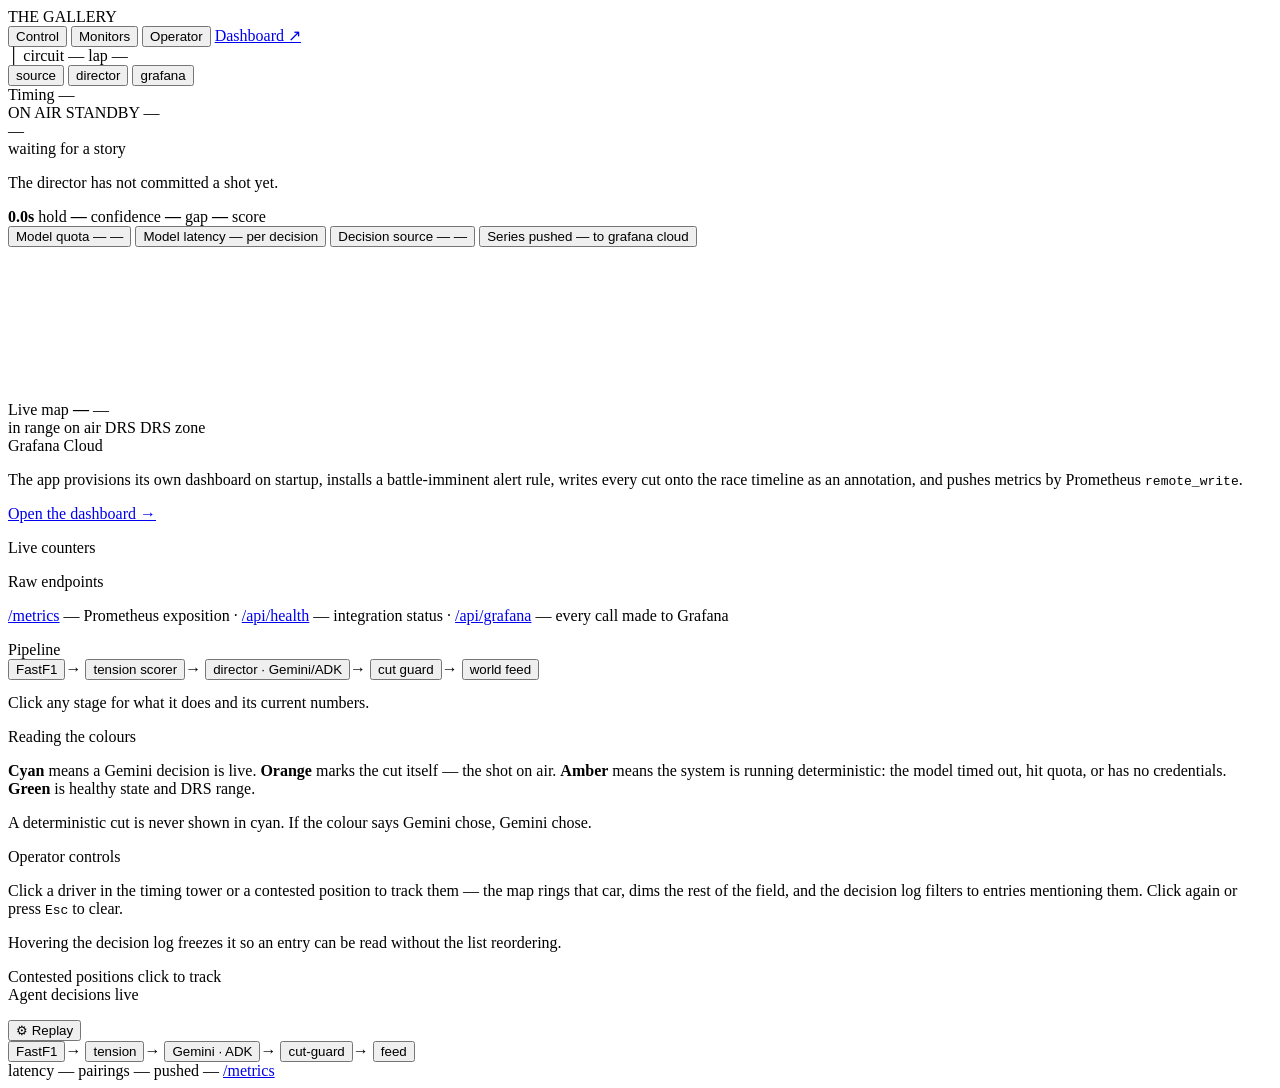
==== frontend/index.html @ ddf37f43 "Four circuits, switchable at runtime; derive race order from timing Monza, Spa, Silverstone and Barc" ====
<!doctype html>
<html lang="en">
<head>
  <meta charset="utf-8" />
  <meta name="viewport" content="width=device-width, initial-scale=1" />
  <title>The Gallery — agentic world feed direction</title>
  <link rel="stylesheet" href="/static/style.css" />
  <link rel="icon" href="data:image/svg+xml,<svg xmlns='http://www.w3.org/2000/svg' viewBox='0 0 32 32'><rect width='32' height='32' fill='%2308080C'/><rect x='13' y='6' width='6' height='20' rx='1' fill='%23A24BFF'/></svg>" />
</head>
<body>
<div class="shell">

  <header class="top">
    <span class="brand"><i class="mark"></i>THE GALLERY</span>
    <nav class="tabs" id="tabs">
      <button type="button" class="tab on" data-view="control">Control</button>
      <button type="button" class="tab" data-view="monitors">Monitors</button>
      <button type="button" class="tab" data-view="operator">Operator</button>
      <a class="tab tab-out" id="dashTab" href="__GRAFANA_PUBLIC__" target="_blank" rel="noopener">Dashboard ↗</a>
    </nav>
    <span class="sep">│</span>
    <span><span class="k">circuit</span> <span class="v" id="circuit">—</span></span>
    <span><span class="k">lap</span> <span class="v" id="lap">—</span></span>
    <div class="hd-right">
      <button class="chip" id="chipSource" type="button" data-explain="source"><i></i><span>source</span></button>
      <button class="chip" id="chipModel"  type="button" data-explain="director"><i></i><span>director</span></button>
      <button class="chip" id="chipGrafana" type="button" data-explain="grafana"><i></i><span>grafana</span></button>
    </div>
  </header>

  <div class="grid">

    <!-- ── timing tower ───────────────────────────── -->
    <section class="col">
      <div class="col-h">
        <span>Timing</span>
        <span class="count" id="towerCount">—</span>
      </div>
      <div class="tower" id="tower" role="listbox" aria-label="Timing tower"></div>
      <div class="col-f" id="selNote" hidden></div>
    </section>

    <!-- ── centre: on air + map ───────────────────── -->
    <section class="col centre">

      <div class="onair-wrap">
        <div class="onair" id="onair">
          <div class="onair-hd">
            <span class="rec"><i></i>ON AIR</span>
            <span class="onair-shot" id="oaShot">STANDBY</span>
            <span class="onair-tier" id="oaTier">—</span>
          </div>
          <div class="onair-body">
            <span class="onair-num" id="oaNum">—</span>
            <div class="onair-txt">
              <div class="onair-vs" id="oaAgainst">waiting for a story</div>
              <p class="onair-line" id="oaLine">The director has not committed a shot yet.</p>
            </div>
          </div>
          <div class="onair-ft">
            <span><b id="oaHold">0.0s</b> hold</span>
            <span><b id="oaConf">—</b> confidence</span>
            <span><b id="oaGap">—</b> gap</span>
            <span><b id="oaScore">—</b> score</span>
          </div>
        </div>
      </div>

      <div class="metrics" id="metrics">
        <button type="button" class="metric" data-explain="quota">
          <span class="m-k">Model quota</span>
          <span class="m-v" id="mQuota">—</span>
          <span class="m-s" id="mQuotaSub">—</span>
        </button>
        <button type="button" class="metric" data-explain="director">
          <span class="m-k">Model latency</span>
          <span class="m-v" id="mLat">—</span>
          <span class="m-s">per decision</span>
        </button>
        <button type="button" class="metric" data-explain="cutguard">
          <span class="m-k">Decision source</span>
          <span class="m-v" id="mTier">—</span>
          <span class="m-s" id="mTierSub">—</span>
        </button>
        <button type="button" class="metric" data-explain="grafana">
          <span class="m-k">Series pushed</span>
          <span class="m-v" id="mPushed">—</span>
          <span class="m-s">to grafana cloud</span>
        </button>
      </div>

      <div class="stage">
        <canvas id="map"></canvas>
        <div class="stage-tag">
          <span>Live map</span>
          <b id="mapName">—</b>
          <span class="src" id="mapSrc">—</span>
        </div>
        <div class="legend">
          <span><i class="sw" style="background:#5E5E74"></i>in range</span>
          <span><i class="sw" style="background:#A24BFF;box-shadow:0 0 6px #A24BFF"></i>on air</span>
          <span><i class="sw" style="background:#00E676"></i>DRS</span>
          <span><i class="sw drs"></i>DRS zone</span>
        </div>
        <div class="focus" id="focus" hidden>
          <div class="focus-hd">
            <span class="focus-num" id="fNum">—</span>
            <div>
              <div class="focus-code" id="fCode">—</div>
              <div class="focus-team" id="fTeam">—</div>
            </div>
            <button class="focus-x" id="fClose" type="button" aria-label="Stop tracking">×</button>
          </div>
          <div class="focus-grid">
            <div class="fx"><span class="fk">Position</span><span class="fv" id="fPos">—</span></div>
            <div class="fx"><span class="fk">Speed</span><span class="fv" id="fSpeed">—</span></div>
            <div class="fx"><span class="fk">Ahead</span><span class="fv" id="fAhead">—</span></div>
            <div class="fx"><span class="fk">Behind</span><span class="fv" id="fBehind">—</span></div>
            <div class="fx"><span class="fk">Tyre</span><span class="fv" id="fTyre">—</span></div>
            <div class="fx"><span class="fk">Closing</span><span class="fv" id="fClosing">—</span></div>
          </div>
          <div class="focus-state" id="fState">—</div>
          <div class="focus-log" id="fLog"></div>
        </div>
        <div class="flash" id="flash"></div>
      </div>

      <div class="viewpane" id="viewMonitors">
        <div class="vcard">
          <div class="vk">Grafana Cloud</div>
          <p>The app provisions its own dashboard on startup, installs a battle-imminent alert rule, writes every cut onto the race timeline as an annotation, and pushes metrics by Prometheus <code>remote_write</code>.</p>
          <p><a id="dashLink" href="#" target="_blank" rel="noopener">Open the dashboard →</a></p>
        </div>
        <div class="vcard">
          <div class="vk">Live counters</div>
          <dl class="kv" id="monKv"></dl>
        </div>
        <div class="vcard">
          <div class="vk">Raw endpoints</div>
          <p><a href="/metrics" target="_blank" rel="noopener">/metrics</a> — Prometheus exposition ·
             <a href="/api/health" target="_blank" rel="noopener">/api/health</a> — integration status ·
             <a href="/api/grafana" target="_blank" rel="noopener">/api/grafana</a> — every call made to Grafana</p>
        </div>
      </div>

      <div class="viewpane" id="viewOperator">
        <div class="vcard">
          <div class="vk">Pipeline</div>
          <div class="flow">
            <button type="button" class="st" data-explain="fastf1">FastF1</button><span class="ar">→</span>
            <button type="button" class="st" data-explain="tension">tension scorer</button><span class="ar">→</span>
            <button type="button" class="st llm" data-explain="director">director · Gemini/ADK</button><span class="ar">→</span>
            <button type="button" class="st" data-explain="cutguard">cut guard</button><span class="ar">→</span>
            <button type="button" class="st" data-explain="feed">world feed</button>
          </div>
          <p style="margin-top:14px">Click any stage for what it does and its current numbers.</p>
        </div>
        <div class="vcard">
          <div class="vk">Reading the colours</div>
          <p><b style="color:var(--cyan)">Cyan</b> means a Gemini decision is live. <b style="color:var(--orange)">Orange</b> marks the cut itself — the shot on air. <b style="color:var(--amber)">Amber</b> means the system is running deterministic: the model timed out, hit quota, or has no credentials. <b style="color:var(--green)">Green</b> is healthy state and DRS range.</p>
          <p>A deterministic cut is never shown in cyan. If the colour says Gemini chose, Gemini chose.</p>
        </div>
        <div class="vcard">
          <div class="vk">Operator controls</div>
          <p>Click a driver in the timing tower or a contested position to track them — the map rings that car, dims the rest of the field, and the decision log filters to entries mentioning them. Click again or press <code>Esc</code> to clear.</p>
          <p>Hovering the decision log freezes it so an entry can be read without the list reordering.</p>
        </div>
      </div>
    </section>

    <!-- ── right rail ─────────────────────────────── -->
    <section class="col right">
      <div class="block">
        <div class="block-lab">
          <span>Contested positions</span>
          <span class="hint">click to track</span>
        </div>
        <div id="battles"></div>
      </div>

      <div class="block grow">
        <div class="block-lab">
          <span>Agent decisions</span>
          <span class="hint" id="logHint">live</span>
        </div>
        <ul class="log" id="log"></ul>
      </div>
    </section>
  </div>

  <footer class="foot">
<div class="tp-wrap">
      <button type="button" class="tbtn tp-toggle" id="tpToggle" aria-expanded="false">⚙ Replay</button>
      <div class="tp-pop" id="tpPop" hidden>
        <div class="tp-row">
          <span class="tlabel">Circuit</span>
          <select id="tRace" class="tsel"></select>
        </div>
        <div class="tp-row">
          <span class="tlabel">Playback</span>
          <button type="button" id="tPlay" class="tbtn">❚❚ Pause</button>
        </div>
        <div class="tp-row">
          <span class="tlabel">Speed</span>
          <span class="tp-seg">
            <button type="button" class="tbtn sm" data-speed="1">1×</button>
            <button type="button" class="tbtn sm on" data-speed="3">3×</button>
            <button type="button" class="tbtn sm" data-speed="6">6×</button>
            <button type="button" class="tbtn sm" data-speed="12">12×</button>
          </span>
        </div>
        <div class="tp-row">
          <span class="tlabel">Lap</span>
          <input type="range" id="tLap" min="1" max="51" value="1" />
          <span class="tval" id="tLapV">1</span>
        </div>
      </div>
    </div>
    <span class="tsep"></span>
    <span class="pipe" id="pipe">
      <button class="node" type="button" data-explain="fastf1">FastF1</button><span class="arrow">→</span>
      <button class="node" type="button" data-explain="tension">tension</button><span class="arrow">→</span>
      <button class="node llm" type="button" data-explain="director">Gemini · ADK</button><span class="arrow">→</span>
      <button class="node" type="button" data-explain="cutguard">cut-guard</button><span class="arrow">→</span>
      <button class="node" type="button" data-explain="feed">feed</button>
    </span>
    <div class="ft-right">
      <span>latency <span class="v" id="fLatency">—</span></span>
      <span>pairings <span class="v" id="fScored">—</span></span>
      <span>pushed <span class="v" id="fPushed">—</span></span>
      <a href="/metrics" target="_blank" rel="noopener">/metrics</a>
    </div>
  </footer>
</div>

<div class="sheet" id="sheet" hidden>
  <div class="sheet-in">
    <button class="sheet-x" id="sheetX" type="button" aria-label="Close">×</button>
    <div class="sheet-eyebrow" id="sheetEyebrow"></div>
    <h2 id="sheetTitle"></h2>
    <div id="sheetBody"></div>
  </div>
</div>

<script src="/static/app.js"></script>
</body>
</html>
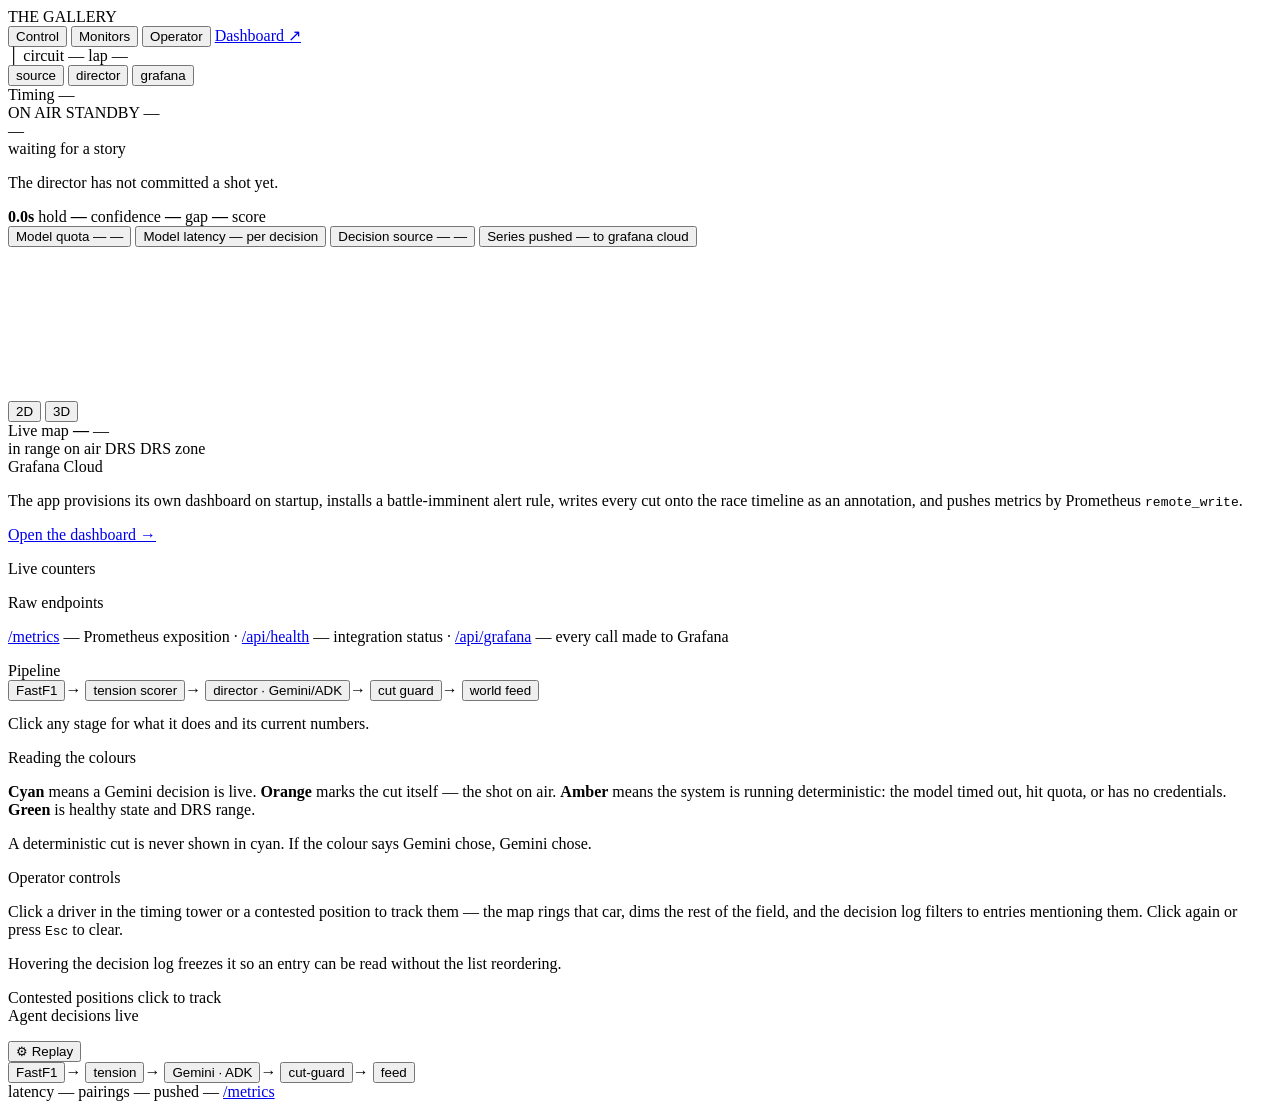
==== commit 10a681b9: "Add a 3D circuit view with real elevation A second way of looking at the same race, toggled bottom r" ====
--- a/frontend/index.html
+++ b/frontend/index.html
@@ -91,6 +91,12 @@
 
       <div class="stage">
         <canvas id="map"></canvas>
+        <div class="gl-host" id="glHost" hidden></div>
+        <div class="viewtoggle">
+          <button type="button" class="vt on" data-map="2d">2D</button>
+          <button type="button" class="vt" data-map="3d">3D</button>
+          <span class="vt-note" id="vtNote"></span>
+        </div>
         <div class="stage-tag">
           <span>Live map</span>
           <b id="mapName">—</b>
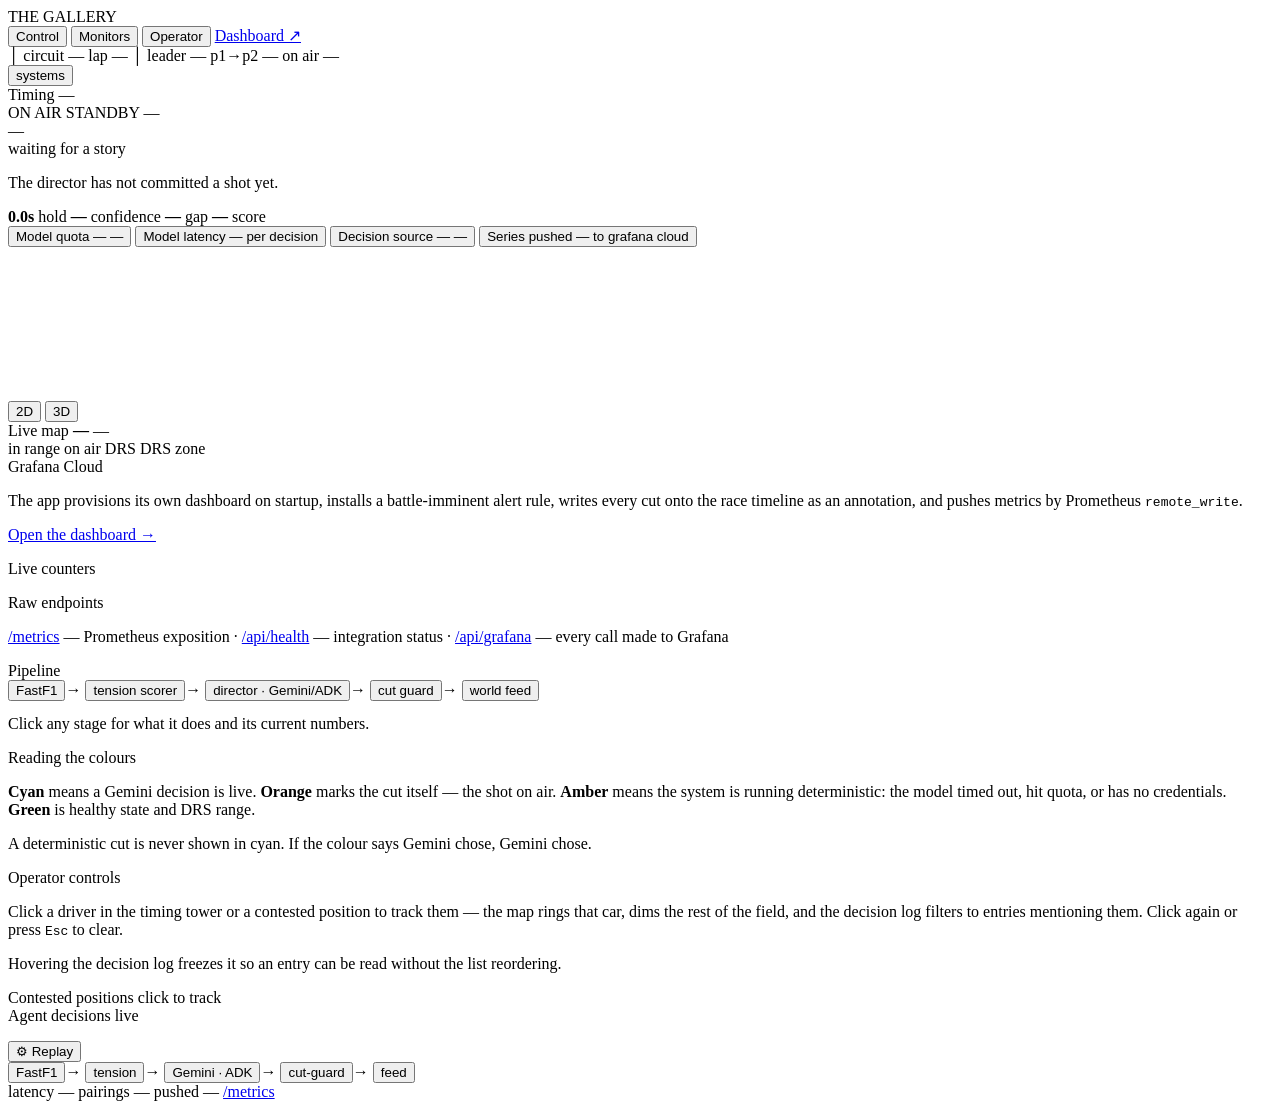
==== commit a0212b8e: "Model the cars in 3D; consolidate the header status chips Cars were spheres. They are now stylised o" ====
--- a/frontend/index.html
+++ b/frontend/index.html
@@ -21,10 +21,12 @@
     <span class="sep">│</span>
     <span><span class="k">circuit</span> <span class="v" id="circuit">—</span></span>
     <span><span class="k">lap</span> <span class="v" id="lap">—</span></span>
+    <span class="sep">│</span>
+    <span><span class="k">leader</span> <span class="v" id="hdLeader">—</span></span>
+    <span><span class="k">p1→p2</span> <span class="v" id="hdGap">—</span></span>
+    <span><span class="k">on air</span> <span class="v accent" id="hdAir">—</span></span>
     <div class="hd-right">
-      <button class="chip" id="chipSource" type="button" data-explain="source"><i></i><span>source</span></button>
-      <button class="chip" id="chipModel"  type="button" data-explain="director"><i></i><span>director</span></button>
-      <button class="chip" id="chipGrafana" type="button" data-explain="grafana"><i></i><span>grafana</span></button>
+      <button class="chip" id="chipStatus" type="button" data-explain="status"><i></i><span>systems</span></button>
     </div>
   </header>
 
@@ -222,7 +224,6 @@
         </div>
       </div>
     </div>
-    <span class="tsep"></span>
     <span class="pipe" id="pipe">
       <button class="node" type="button" data-explain="fastf1">FastF1</button><span class="arrow">→</span>
       <button class="node" type="button" data-explain="tension">tension</button><span class="arrow">→</span>
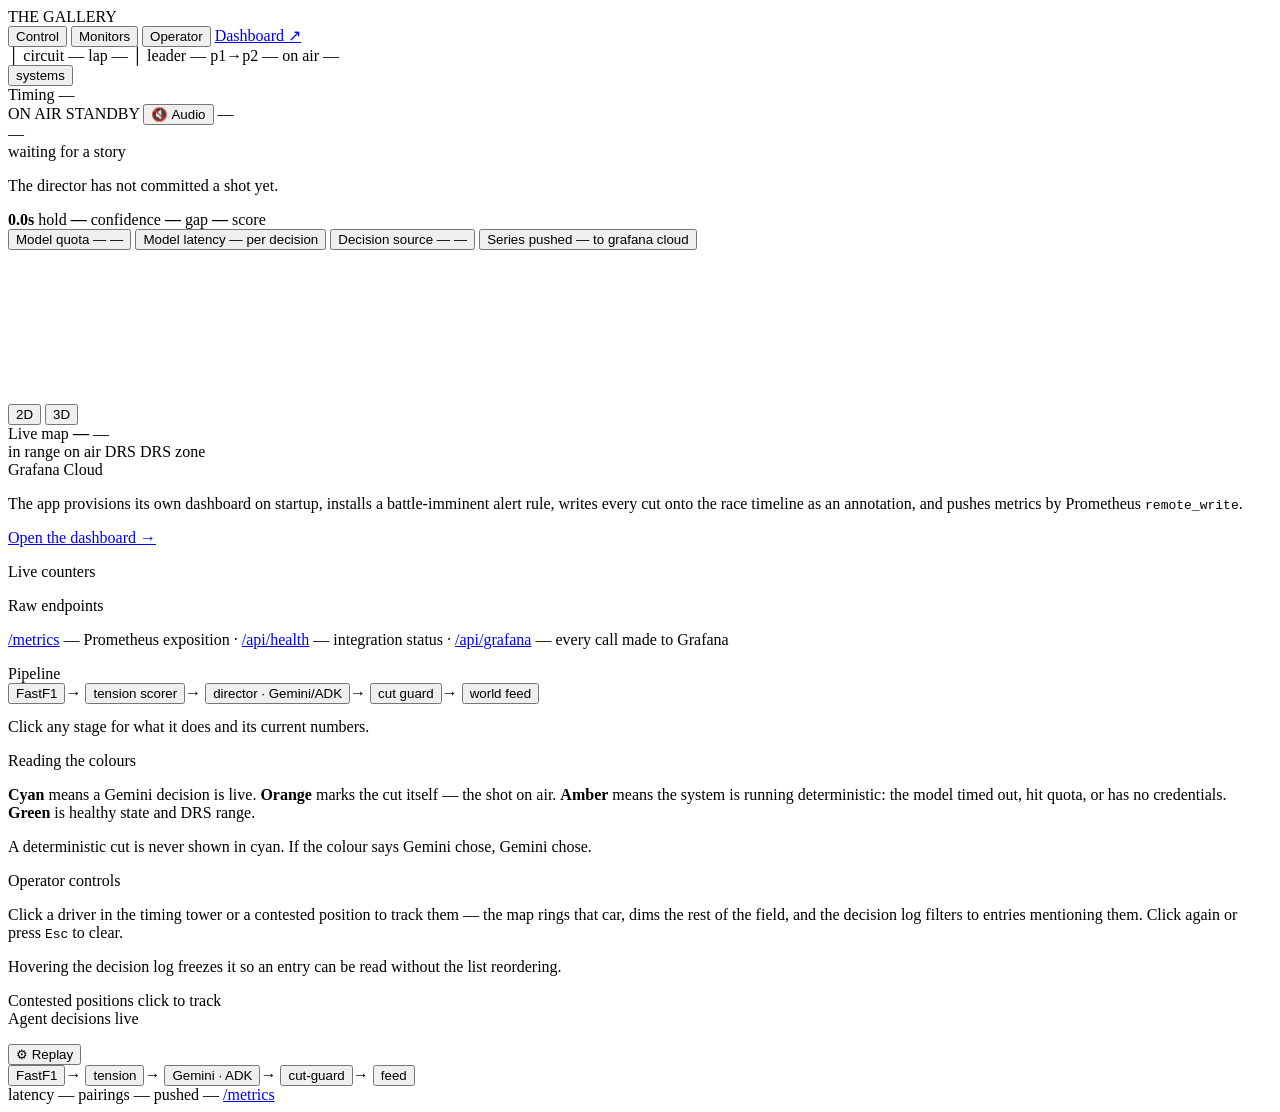
==== commit a410adda: "Speak the commentary; show what the director passed over The director already writes a broadcast lin" ====
--- a/frontend/index.html
+++ b/frontend/index.html
@@ -50,6 +50,8 @@
           <div class="onair-hd">
             <span class="rec"><i></i>ON AIR</span>
             <span class="onair-shot" id="oaShot">STANDBY</span>
+            <button type="button" class="oa-audio" id="oaAudio" aria-pressed="false"
+                    title="Speak the director's commentary">🔇 Audio</button>
             <span class="onair-tier" id="oaTier">—</span>
           </div>
           <div class="onair-body">
@@ -178,6 +180,11 @@
 
     <!-- ── right rail ─────────────────────────────── -->
     <section class="col right">
+      <div class="block" id="passedBlock" hidden>
+        <div class="block-lab"><span>Passed over</span><span class="hint">at the cut</span></div>
+        <div id="passed"></div>
+      </div>
+
       <div class="block">
         <div class="block-lab">
           <span>Contested positions</span>
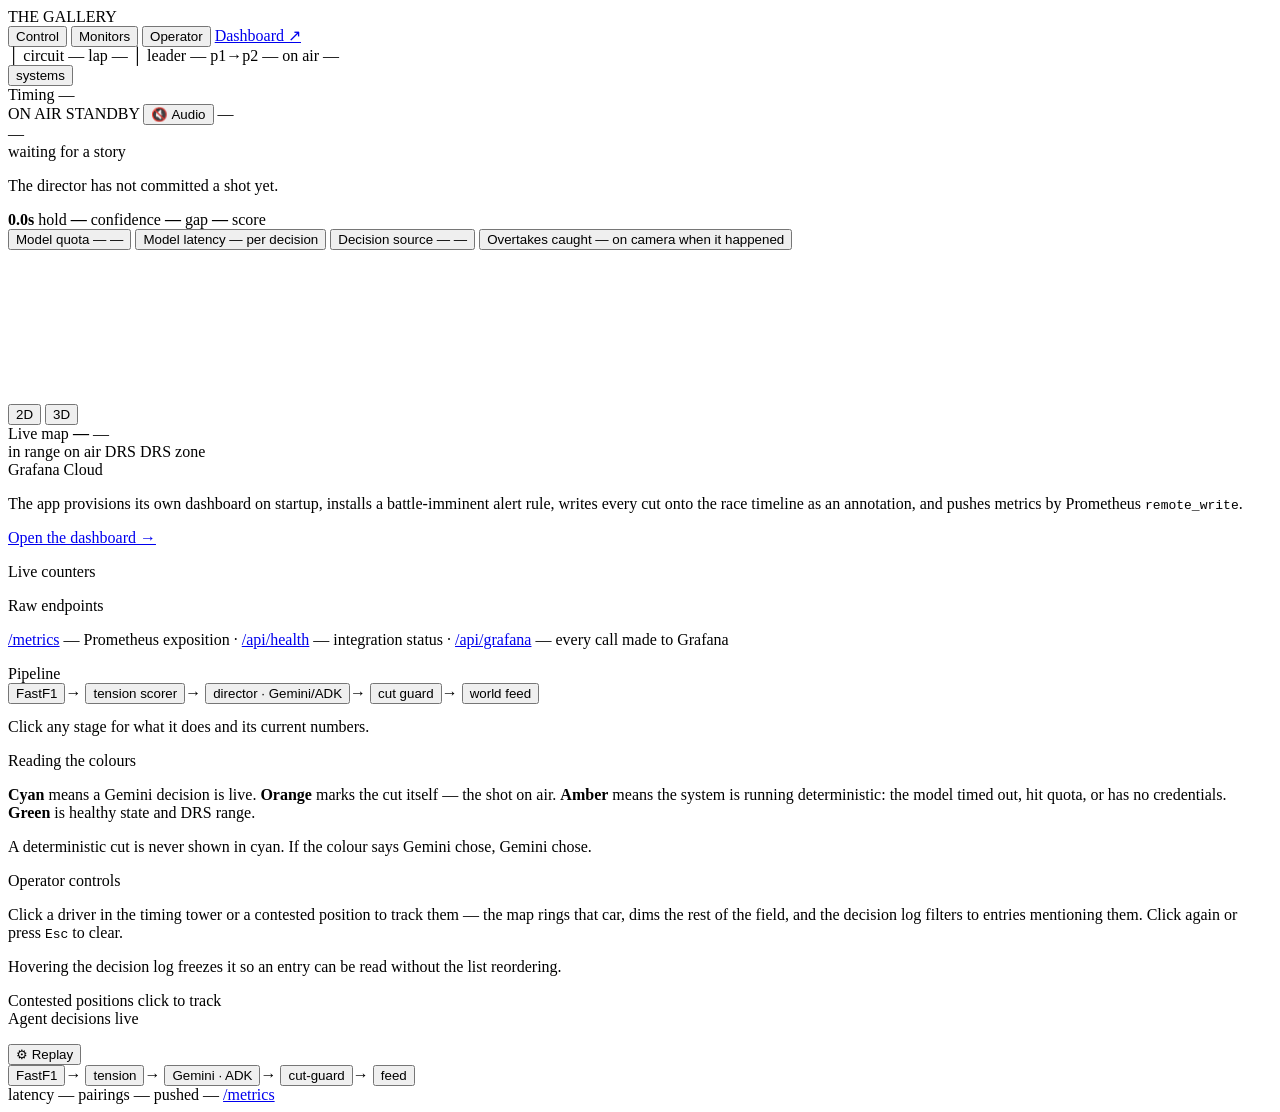
==== commit 0dbd3e01: "Measure whether the director actually catches the moments The project's claim is that a pass which h" ====
--- a/frontend/index.html
+++ b/frontend/index.html
@@ -59,6 +59,7 @@
             <div class="onair-txt">
               <div class="onair-vs" id="oaAgainst">waiting for a story</div>
               <p class="onair-line" id="oaLine">The director has not committed a shot yet.</p>
+              <p class="onair-colour" id="oaColour" hidden></p>
             </div>
           </div>
           <div class="onair-ft">
@@ -72,24 +73,36 @@
 
       <div class="metrics" id="metrics">
         <button type="button" class="metric" data-explain="quota">
-          <span class="m-k">Model quota</span>
-          <span class="m-v" id="mQuota">—</span>
-          <span class="m-s" id="mQuotaSub">—</span>
+          <span class="ring" id="rQuota"></span>
+          <span class="metric-txt">
+            <span class="m-k">Model quota</span>
+            <span class="m-v" id="mQuota">—</span>
+            <span class="m-s" id="mQuotaSub">—</span>
+          </span>
         </button>
         <button type="button" class="metric" data-explain="director">
-          <span class="m-k">Model latency</span>
-          <span class="m-v" id="mLat">—</span>
-          <span class="m-s">per decision</span>
+          <span class="ring" id="rLat"></span>
+          <span class="metric-txt">
+            <span class="m-k">Model latency</span>
+            <span class="m-v" id="mLat">—</span>
+            <span class="m-s">per decision</span>
+          </span>
         </button>
         <button type="button" class="metric" data-explain="cutguard">
-          <span class="m-k">Decision source</span>
-          <span class="m-v" id="mTier">—</span>
-          <span class="m-s" id="mTierSub">—</span>
-        </button>
-        <button type="button" class="metric" data-explain="grafana">
-          <span class="m-k">Series pushed</span>
-          <span class="m-v" id="mPushed">—</span>
-          <span class="m-s">to grafana cloud</span>
+          <span class="ring" id="rTier"></span>
+          <span class="metric-txt">
+            <span class="m-k">Decision source</span>
+            <span class="m-v" id="mTier">—</span>
+            <span class="m-s" id="mTierSub">—</span>
+          </span>
+        </button>
+        <button type="button" class="metric" data-explain="capture">
+          <span class="ring" id="rCap"></span>
+          <span class="metric-txt">
+            <span class="m-k">Overtakes caught</span>
+            <span class="m-v" id="mCap">—</span>
+            <span class="m-s" id="mCapSub">on camera when it happened</span>
+          </span>
         </button>
       </div>
 
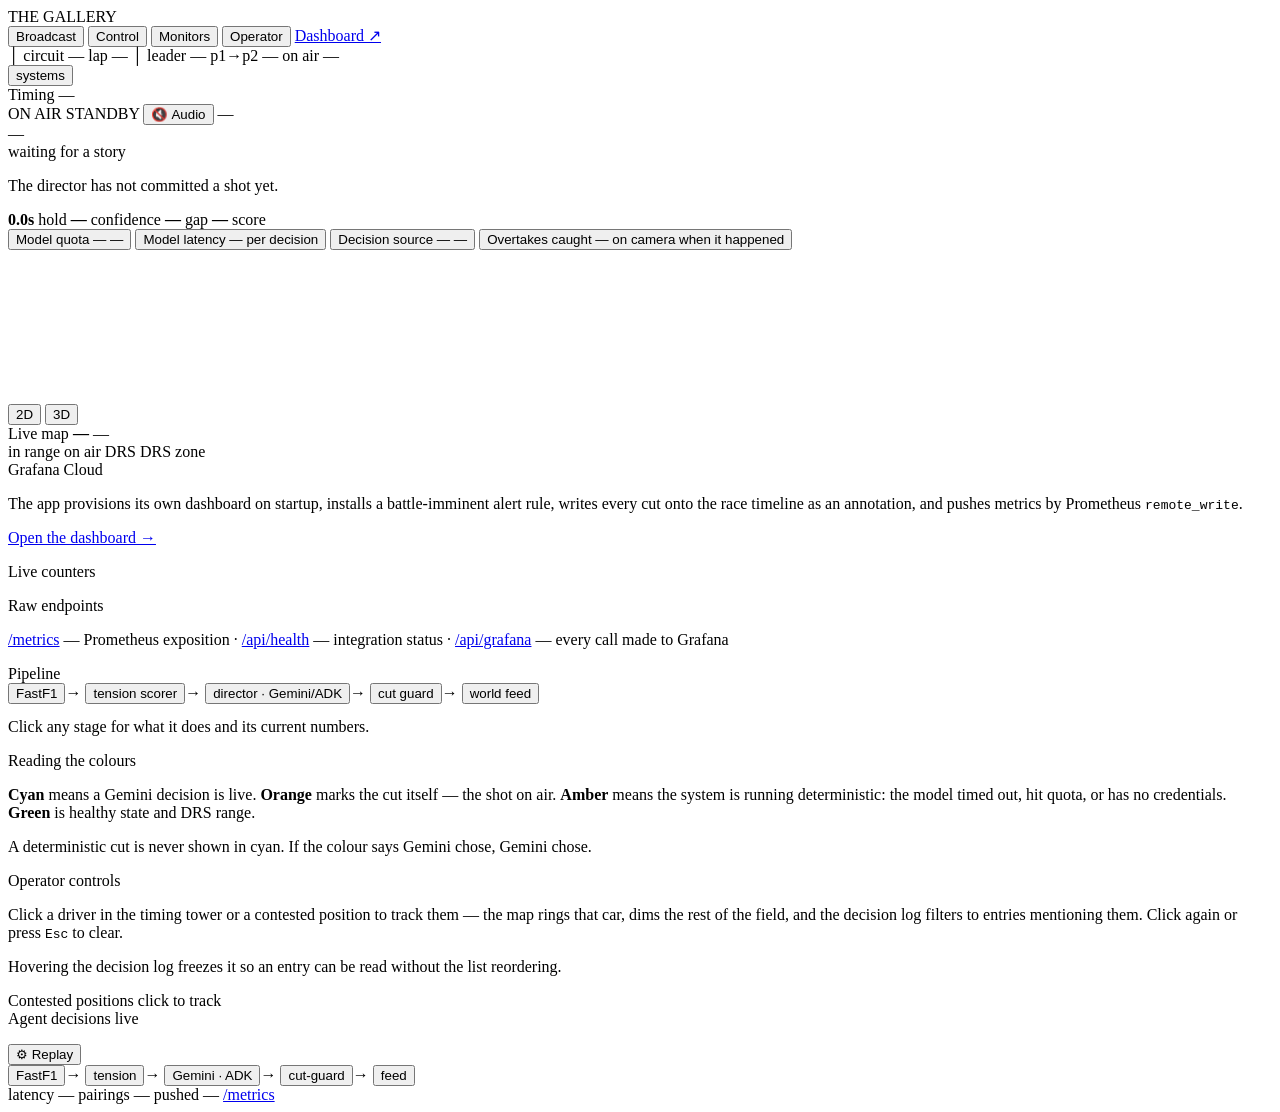
==== commit 79f45626: "Add a broadcast view, and cost the thing honestly Two answers to a fair criticism that the operator " ====
--- a/frontend/index.html
+++ b/frontend/index.html
@@ -13,6 +13,7 @@
   <header class="top">
     <span class="brand"><i class="mark"></i>THE GALLERY</span>
     <nav class="tabs" id="tabs">
+      <button type="button" class="tab" data-view="broadcast">Broadcast</button>
       <button type="button" class="tab on" data-view="control">Control</button>
       <button type="button" class="tab" data-view="monitors">Monitors</button>
       <button type="button" class="tab" data-view="operator">Operator</button>
